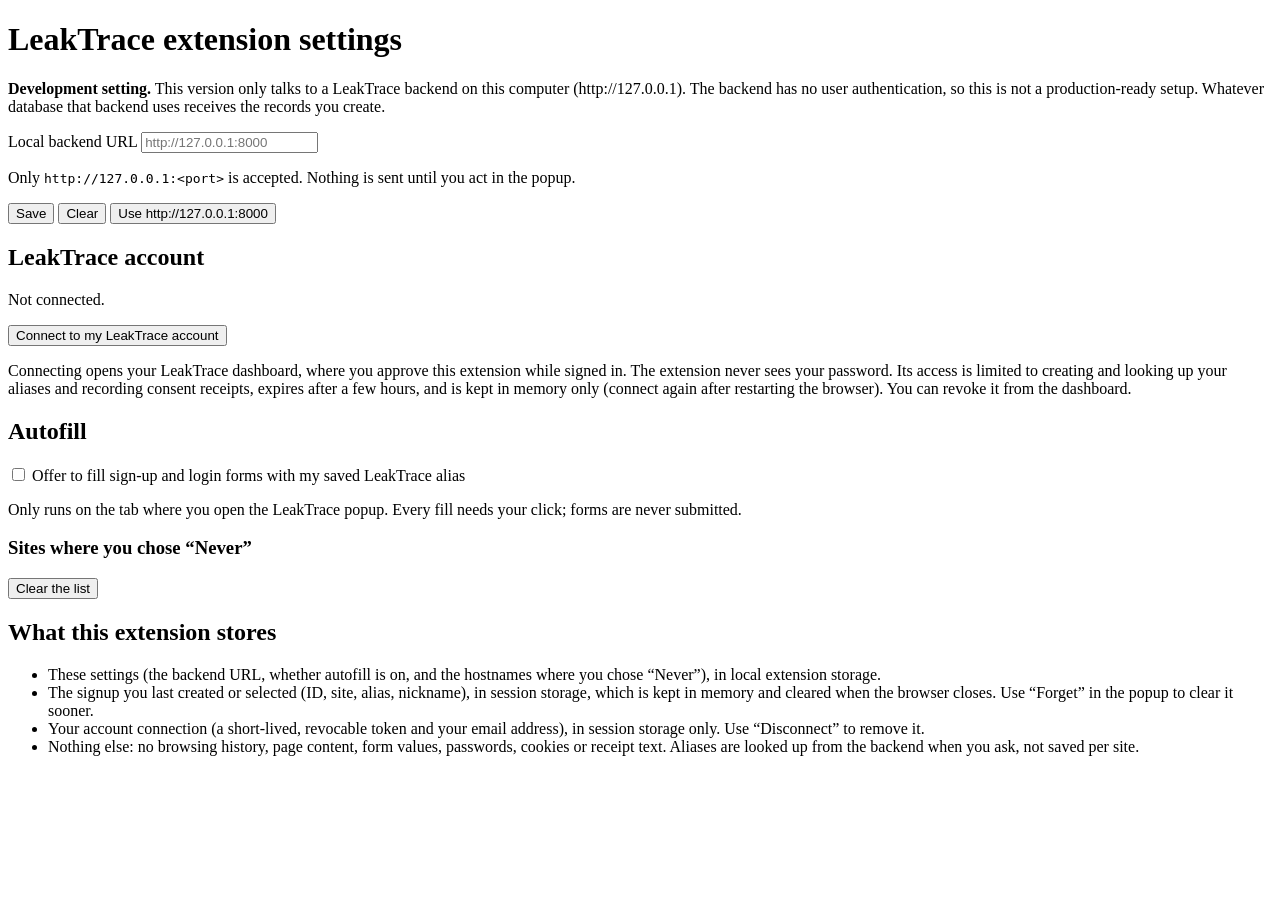
==== extension/options.html @ 2d4bbb98 "Add secure email ingestion and inbox" ====
<!doctype html>
<html lang="en">
<head>
  <meta charset="utf-8">
  <meta name="viewport" content="width=device-width, initial-scale=1">
  <title>LeakTrace extension settings</title>
  <link rel="stylesheet" href="popup.css">
  <script type="module" src="options.js"></script>
</head>
<body class="options">
  <main>
    <h1>LeakTrace extension settings</h1>
    <p class="warning" role="note"><strong>Development setting.</strong> This version only talks to a LeakTrace backend on this computer (http://127.0.0.1). The backend has no user authentication, so this is not a production-ready setup. Whatever database that backend uses receives the records you create.</p>
    <form id="settings-form">
      <label for="base-url">Local backend URL</label>
      <input id="base-url" name="base_url" type="url" placeholder="http://127.0.0.1:8000" autocomplete="off" required>
      <p class="hint">Only <code>http://127.0.0.1:&lt;port&gt;</code> is accepted. Nothing is sent until you act in the popup.</p>
      <div class="row">
        <button type="submit">Save</button>
        <button type="button" id="clear">Clear</button>
        <button type="button" id="use-default" class="secondary">Use http://127.0.0.1:8000</button>
      </div>
    </form>
    <p id="status" class="status" role="status" aria-live="polite"></p>
    <h2>LeakTrace account</h2>
    <p id="account-status" class="status" role="status" aria-live="polite">Not connected.</p>
    <div class="row">
      <button type="button" id="connect">Connect to my LeakTrace account</button>
      <button type="button" id="disconnect" class="secondary" hidden>Disconnect</button>
    </div>
    <p id="pairing" class="hint" hidden></p>
    <p class="hint">Connecting opens your LeakTrace dashboard, where you approve this extension while signed in. The extension never sees your password. Its access is limited to creating and looking up your aliases and recording consent receipts, expires after a few hours, and is kept in memory only (connect again after restarting the browser). You can revoke it from the dashboard.</p>

    <h2>Autofill</h2>
    <label class="inline"><input type="checkbox" id="autofill-enabled"> Offer to fill sign-up and login forms with my saved LeakTrace alias</label>
    <p class="hint">Only runs on the tab where you open the LeakTrace popup. Every fill needs your click; forms are never submitted.</p>
    <h3>Sites where you chose “Never”</h3>
    <ul id="never-list"></ul>
    <button type="button" id="never-clear" class="secondary">Clear the list</button>
    <p id="autofill-status" class="status" role="status" aria-live="polite"></p>

    <h2>What this extension stores</h2>
    <ul>
      <li>These settings (the backend URL, whether autofill is on, and the hostnames where you chose “Never”), in local extension storage.</li>
      <li>The signup you last created or selected (ID, site, alias, nickname), in session storage, which is kept in memory and cleared when the browser closes. Use “Forget” in the popup to clear it sooner.</li>
      <li>Your account connection (a short-lived, revocable token and your email address), in session storage only. Use “Disconnect” to remove it.</li>
      <li>Nothing else: no browsing history, page content, form values, passwords, cookies or receipt text. Aliases are looked up from the backend when you ask, not saved per site.</li>
    </ul>
  </main>
</body>
</html>
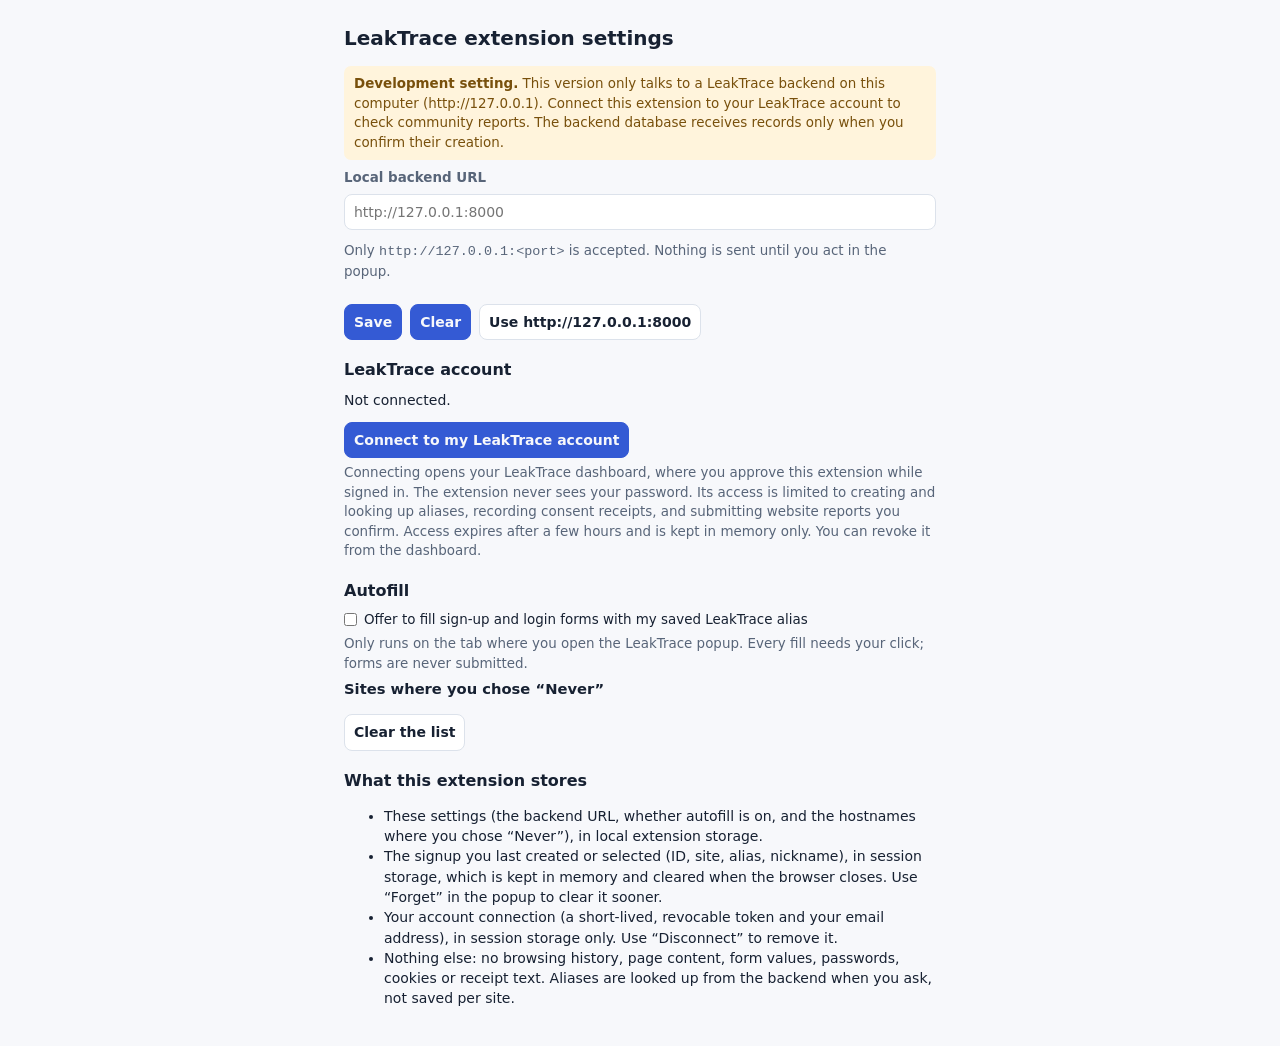
==== commit 14e0254f: "temp" ====
--- a/extension/options.html
+++ b/extension/options.html
@@ -10,7 +10,7 @@
 <body class="options">
   <main>
     <h1>LeakTrace extension settings</h1>
-    <p class="warning" role="note"><strong>Development setting.</strong> This version only talks to a LeakTrace backend on this computer (http://127.0.0.1). The backend has no user authentication, so this is not a production-ready setup. Whatever database that backend uses receives the records you create.</p>
+    <p class="warning" role="note"><strong>Development setting.</strong> This version only talks to a LeakTrace backend on this computer (http://127.0.0.1). Connect this extension to your LeakTrace account to check community reports. The backend database receives records only when you confirm their creation.</p>
     <form id="settings-form">
       <label for="base-url">Local backend URL</label>
       <input id="base-url" name="base_url" type="url" placeholder="http://127.0.0.1:8000" autocomplete="off" required>
@@ -29,7 +29,7 @@
       <button type="button" id="disconnect" class="secondary" hidden>Disconnect</button>
     </div>
     <p id="pairing" class="hint" hidden></p>
-    <p class="hint">Connecting opens your LeakTrace dashboard, where you approve this extension while signed in. The extension never sees your password. Its access is limited to creating and looking up your aliases and recording consent receipts, expires after a few hours, and is kept in memory only (connect again after restarting the browser). You can revoke it from the dashboard.</p>
+    <p class="hint">Connecting opens your LeakTrace dashboard, where you approve this extension while signed in. The extension never sees your password. Its access is limited to creating and looking up aliases, recording consent receipts, and submitting website reports you confirm. Access expires after a few hours and is kept in memory only. You can revoke it from the dashboard.</p>
 
     <h2>Autofill</h2>
     <label class="inline"><input type="checkbox" id="autofill-enabled"> Offer to fill sign-up and login forms with my saved LeakTrace alias</label>
--- a/extension/popup.css
+++ b/extension/popup.css
@@ -0,0 +1,77 @@
+:root {
+  color-scheme: light;
+  --bg: #f7f8fb; --text: #172132; --muted: #586579; --border: #dce2eb;
+  --accent: #345ad4; --accent-hover: #284abd; --surface: #ffffff;
+  --warn-bg: #fff4dc; --warn-text: #78500c; --error: #b2342d; --ok: #14765c;
+}
+@media (prefers-color-scheme: dark) {
+  :root { color-scheme: dark; --bg: #101521; --text: #ebeff7; --muted: #a5b0c2; --border: #303b4d;
+    --accent: #8ca6ff; --accent-hover: #a7baff; --surface: #1a2230;
+    --warn-bg: #382e1b; --warn-text: #f0c980; --error: #ff9a8e; --ok: #84dec0; }
+}
+* { box-sizing: border-box; }
+[hidden] { display: none !important; }
+body { margin: 0; width: 360px; max-height: 600px; overflow-y: auto; padding: 0 18px 18px; font: 14px/1.45 system-ui, -apple-system, sans-serif; background: var(--bg); color: var(--text); }
+body.options { width: auto; max-width: 640px; max-height: none; margin: 0 auto; padding: 24px; }
+h1, h2, h3, p { margin-top: 0; }
+h1 { font-size: 1.25rem; }
+h2 { font-size: 1rem; margin: 18px 0 8px; }
+h3 { font-size: .92rem; }
+.popup-header { display: flex; align-items: center; justify-content: space-between; gap: 12px; min-height: 62px; }
+.brand { display: flex; align-items: center; gap: 9px; font-size: 1.05rem; font-weight: 700; letter-spacing: -.02em; }
+.brand-mark { display: grid; place-items: center; width: 26px; height: 26px; border-radius: 8px; color: #fff; background: #4162df; font-size: .9rem; }
+.header-action { font-size: .82rem; min-height: 30px; }
+.site-card { padding: 18px; border: 1px solid var(--border); border-radius: 15px; background: var(--surface); box-shadow: 0 8px 24px rgba(10,20,40,.06); }
+.eyebrow { margin: 0 0 4px; color: var(--muted); font-size: .78rem; font-weight: 600; text-transform: uppercase; letter-spacing: .06em; }
+.site { margin: 0 0 14px; font-size: 1.25rem; font-weight: 700; letter-spacing: -.025em; overflow-wrap: anywhere; }
+#reputation-result p { margin-bottom: 0; }
+.reputation-clear { color: var(--ok); font-weight: 650; }
+.reputation-warning { border-left: 3px solid var(--warn-text); padding: 6px 0 6px 11px; background: var(--warn-bg); color: var(--warn-text); border-radius: 0 6px 6px 0; }
+.reputation-warning p { margin: 3px 0 0; font-size: .85rem; }
+.reputation-details { margin-top: 14px; }
+.reputation-details summary, .tool-disclosure summary { cursor: pointer; color: var(--accent); font-weight: 600; }
+.reputation-details summary:hover, .tool-disclosure summary:hover { text-decoration: underline; }
+.category-list { list-style: none; padding: 0; margin: 10px 0; display: grid; gap: 8px; }
+.category-list li { display: grid; gap: 2px; padding-bottom: 8px; border-bottom: 1px solid var(--border); }
+.category-list li span { color: var(--muted); font-size: .84rem; }
+.primary-actions { margin: 14px 0; display: flex; gap: 8px; }
+.primary-actions button { flex: 1; min-width: 0; min-height: 40px; }
+.report-panel { background: var(--surface); border: 1px solid var(--border); border-radius: 10px; padding: 12px; margin-bottom: 12px; }
+.report-panel h2 { margin: 0 0 10px; }
+.report-panel .choice { display: flex; gap: 8px; align-items: flex-start; color: var(--text); font-weight: 400; padding: 6px 0; }
+.report-panel .choice input { flex: none; width: auto; margin: 3px 0 0; }
+.report-panel .row { margin-top: 6px; }
+.tool-disclosure { border-top: 1px solid var(--border); padding-top: 12px; }
+.tool-disclosure > summary { min-height: 30px; }
+.tool-content { padding: 0 0 12px; }
+.tool-content > section { border-top: 1px solid var(--border); margin-top: 16px; padding-top: 4px; }
+.tool-panel > summary { cursor: pointer; min-height: 30px; display: flex; align-items: center; font-weight: 600; }
+.tool-panel[open] > summary { margin-bottom: 12px; }
+footer { border-top: 1px solid var(--border); padding-top: 12px; margin-top: 16px; }
+.footer-note { color: var(--muted); font-size: .76rem; margin: 4px 0 0; }
+.warning { background: var(--warn-bg); color: var(--warn-text); padding: 8px 10px; border-radius: 7px; margin: 8px 0; font-size: .84rem; }
+.hint { color: var(--muted); font-size: .84rem; margin: 5px 0; overflow-wrap: anywhere; }
+form { display: grid; gap: 6px; }
+label { font-size: .84rem; color: var(--muted); font-weight: 550; }
+label.inline { display: flex; gap: 7px; align-items: flex-start; color: var(--text); font-weight: 400; }
+input, select, textarea, button { font: inherit; color: inherit; background: var(--surface); border: 1px solid var(--border); border-radius: 8px; padding: 7px 9px; }
+input, select, textarea { min-width: 0; width: 100%; }
+input[type=checkbox] { width: auto; margin: 3px 0 0; }
+textarea { resize: vertical; }
+button { cursor: pointer; justify-self: start; background: var(--accent); color: var(--bg); border-color: var(--accent); font-weight: 600; }
+button:hover { filter: brightness(1.08); }
+button.secondary { background: var(--surface); color: var(--text); border-color: var(--border); }
+button:disabled { opacity: .5; cursor: default; }
+:focus-visible { outline: 2px solid var(--accent); outline-offset: 2px; }
+.row { display: flex; flex-wrap: wrap; gap: 8px; align-items: center; margin-top: 12px; }
+.status:empty { display: none; }
+.status { margin: 8px 0; }
+.status.error { color: var(--error); }
+.status.ok { color: var(--ok); }
+.panel { background: var(--surface); border: 1px solid var(--border); border-radius: 10px; padding: 11px; margin: 9px 0; }
+dl { display: grid; grid-template-columns: minmax(0, max-content) minmax(0, 1fr); gap: 3px 10px; margin: 8px 0; }
+dt { color: var(--muted); }
+dd { margin: 0; overflow-wrap: anywhere; }
+code, .marker { font-family: ui-monospace, monospace; overflow-wrap: anywhere; }
+.sr-only { position: absolute; width: 1px; height: 1px; padding: 0; margin: -1px; overflow: hidden; clip: rect(0,0,0,0); white-space: nowrap; border: 0; }
+@media (max-width: 380px) { body:not(.options) { width: 100%; } }
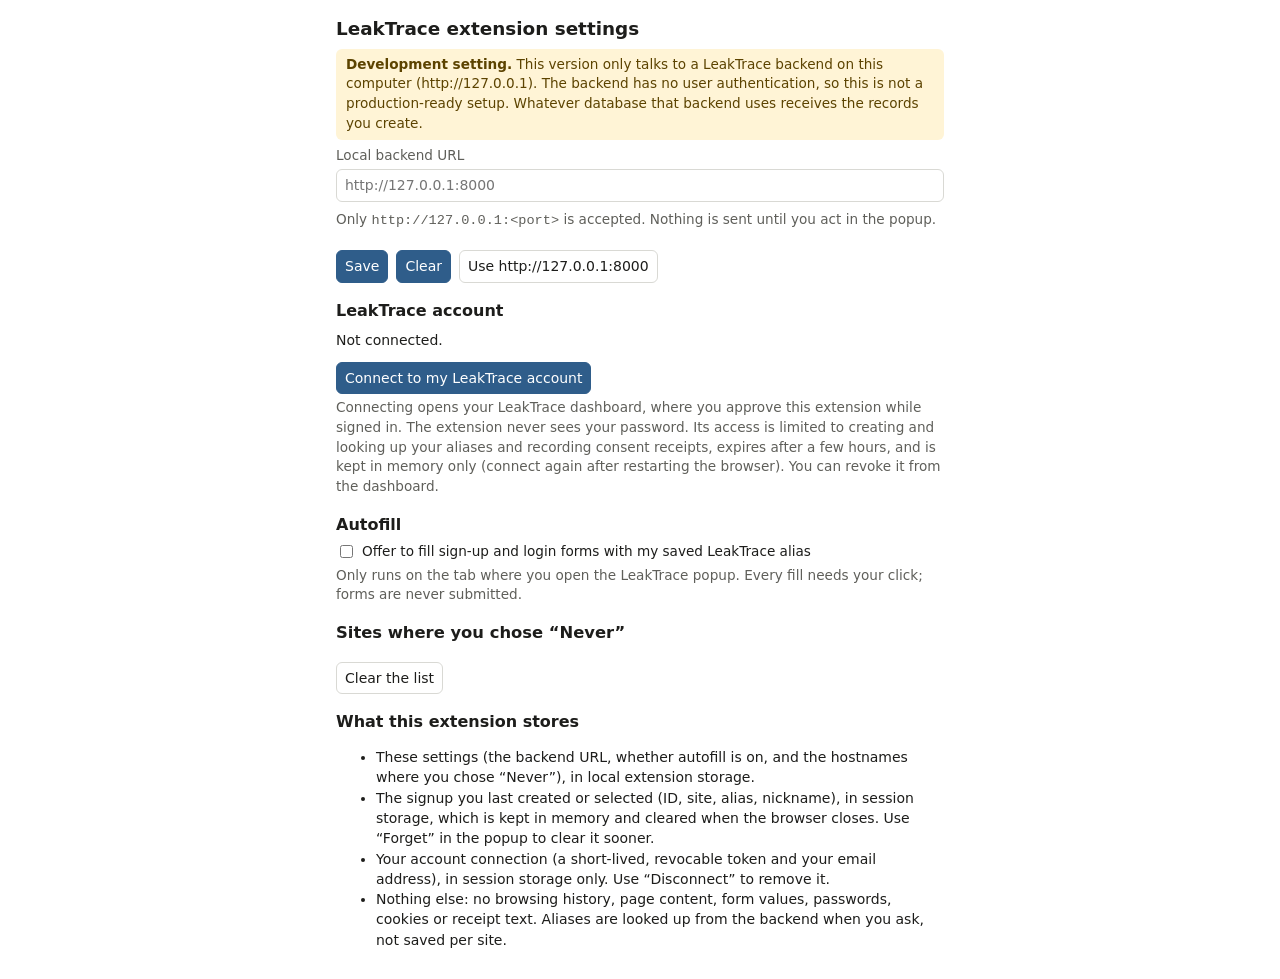
==== commit 8fc08d84: "Revert "temp" This reverts commit 14e0254f658db6585d9429fef08e1d4420b39383." ====
--- a/extension/options.html
+++ b/extension/options.html
@@ -10,7 +10,7 @@
 <body class="options">
   <main>
     <h1>LeakTrace extension settings</h1>
-    <p class="warning" role="note"><strong>Development setting.</strong> This version only talks to a LeakTrace backend on this computer (http://127.0.0.1). Connect this extension to your LeakTrace account to check community reports. The backend database receives records only when you confirm their creation.</p>
+    <p class="warning" role="note"><strong>Development setting.</strong> This version only talks to a LeakTrace backend on this computer (http://127.0.0.1). The backend has no user authentication, so this is not a production-ready setup. Whatever database that backend uses receives the records you create.</p>
     <form id="settings-form">
       <label for="base-url">Local backend URL</label>
       <input id="base-url" name="base_url" type="url" placeholder="http://127.0.0.1:8000" autocomplete="off" required>
@@ -29,7 +29,7 @@
       <button type="button" id="disconnect" class="secondary" hidden>Disconnect</button>
     </div>
     <p id="pairing" class="hint" hidden></p>
-    <p class="hint">Connecting opens your LeakTrace dashboard, where you approve this extension while signed in. The extension never sees your password. Its access is limited to creating and looking up aliases, recording consent receipts, and submitting website reports you confirm. Access expires after a few hours and is kept in memory only. You can revoke it from the dashboard.</p>
+    <p class="hint">Connecting opens your LeakTrace dashboard, where you approve this extension while signed in. The extension never sees your password. Its access is limited to creating and looking up your aliases and recording consent receipts, expires after a few hours, and is kept in memory only (connect again after restarting the browser). You can revoke it from the dashboard.</p>
 
     <h2>Autofill</h2>
     <label class="inline"><input type="checkbox" id="autofill-enabled"> Offer to fill sign-up and login forms with my saved LeakTrace alias</label>
--- a/extension/popup.css
+++ b/extension/popup.css
@@ -1,77 +1,38 @@
 :root {
-  color-scheme: light;
-  --bg: #f7f8fb; --text: #172132; --muted: #586579; --border: #dce2eb;
-  --accent: #345ad4; --accent-hover: #284abd; --surface: #ffffff;
-  --warn-bg: #fff4dc; --warn-text: #78500c; --error: #b2342d; --ok: #14765c;
+  --bg: #ffffff; --text: #1d1d1b; --muted: #5f5f5a; --border: #d9d9d4; --accent: #2f5d8a;
+  --warn-bg: #fff4d6; --warn-text: #5c4300; --error: #a1260d; --ok: #1f6b3a; --surface: #f7f7f5;
 }
 @media (prefers-color-scheme: dark) {
-  :root { color-scheme: dark; --bg: #101521; --text: #ebeff7; --muted: #a5b0c2; --border: #303b4d;
-    --accent: #8ca6ff; --accent-hover: #a7baff; --surface: #1a2230;
-    --warn-bg: #382e1b; --warn-text: #f0c980; --error: #ff9a8e; --ok: #84dec0; }
+  :root {
+    --bg: #1b1b1a; --text: #ecece8; --muted: #a3a39d; --border: #3a3a37; --accent: #8db8e3;
+    --warn-bg: #3a2f10; --warn-text: #f3d68a; --error: #ff8a70; --ok: #7fd49a; --surface: #242422;
+  }
 }
 * { box-sizing: border-box; }
-[hidden] { display: none !important; }
-body { margin: 0; width: 360px; max-height: 600px; overflow-y: auto; padding: 0 18px 18px; font: 14px/1.45 system-ui, -apple-system, sans-serif; background: var(--bg); color: var(--text); }
-body.options { width: auto; max-width: 640px; max-height: none; margin: 0 auto; padding: 24px; }
-h1, h2, h3, p { margin-top: 0; }
-h1 { font-size: 1.25rem; }
-h2 { font-size: 1rem; margin: 18px 0 8px; }
-h3 { font-size: .92rem; }
-.popup-header { display: flex; align-items: center; justify-content: space-between; gap: 12px; min-height: 62px; }
-.brand { display: flex; align-items: center; gap: 9px; font-size: 1.05rem; font-weight: 700; letter-spacing: -.02em; }
-.brand-mark { display: grid; place-items: center; width: 26px; height: 26px; border-radius: 8px; color: #fff; background: #4162df; font-size: .9rem; }
-.header-action { font-size: .82rem; min-height: 30px; }
-.site-card { padding: 18px; border: 1px solid var(--border); border-radius: 15px; background: var(--surface); box-shadow: 0 8px 24px rgba(10,20,40,.06); }
-.eyebrow { margin: 0 0 4px; color: var(--muted); font-size: .78rem; font-weight: 600; text-transform: uppercase; letter-spacing: .06em; }
-.site { margin: 0 0 14px; font-size: 1.25rem; font-weight: 700; letter-spacing: -.025em; overflow-wrap: anywhere; }
-#reputation-result p { margin-bottom: 0; }
-.reputation-clear { color: var(--ok); font-weight: 650; }
-.reputation-warning { border-left: 3px solid var(--warn-text); padding: 6px 0 6px 11px; background: var(--warn-bg); color: var(--warn-text); border-radius: 0 6px 6px 0; }
-.reputation-warning p { margin: 3px 0 0; font-size: .85rem; }
-.reputation-details { margin-top: 14px; }
-.reputation-details summary, .tool-disclosure summary { cursor: pointer; color: var(--accent); font-weight: 600; }
-.reputation-details summary:hover, .tool-disclosure summary:hover { text-decoration: underline; }
-.category-list { list-style: none; padding: 0; margin: 10px 0; display: grid; gap: 8px; }
-.category-list li { display: grid; gap: 2px; padding-bottom: 8px; border-bottom: 1px solid var(--border); }
-.category-list li span { color: var(--muted); font-size: .84rem; }
-.primary-actions { margin: 14px 0; display: flex; gap: 8px; }
-.primary-actions button { flex: 1; min-width: 0; min-height: 40px; }
-.report-panel { background: var(--surface); border: 1px solid var(--border); border-radius: 10px; padding: 12px; margin-bottom: 12px; }
-.report-panel h2 { margin: 0 0 10px; }
-.report-panel .choice { display: flex; gap: 8px; align-items: flex-start; color: var(--text); font-weight: 400; padding: 6px 0; }
-.report-panel .choice input { flex: none; width: auto; margin: 3px 0 0; }
-.report-panel .row { margin-top: 6px; }
-.tool-disclosure { border-top: 1px solid var(--border); padding-top: 12px; }
-.tool-disclosure > summary { min-height: 30px; }
-.tool-content { padding: 0 0 12px; }
-.tool-content > section { border-top: 1px solid var(--border); margin-top: 16px; padding-top: 4px; }
-.tool-panel > summary { cursor: pointer; min-height: 30px; display: flex; align-items: center; font-weight: 600; }
-.tool-panel[open] > summary { margin-bottom: 12px; }
-footer { border-top: 1px solid var(--border); padding-top: 12px; margin-top: 16px; }
-.footer-note { color: var(--muted); font-size: .76rem; margin: 4px 0 0; }
-.warning { background: var(--warn-bg); color: var(--warn-text); padding: 8px 10px; border-radius: 7px; margin: 8px 0; font-size: .84rem; }
-.hint { color: var(--muted); font-size: .84rem; margin: 5px 0; overflow-wrap: anywhere; }
-form { display: grid; gap: 6px; }
-label { font-size: .84rem; color: var(--muted); font-weight: 550; }
-label.inline { display: flex; gap: 7px; align-items: flex-start; color: var(--text); font-weight: 400; }
-input, select, textarea, button { font: inherit; color: inherit; background: var(--surface); border: 1px solid var(--border); border-radius: 8px; padding: 7px 9px; }
-input, select, textarea { min-width: 0; width: 100%; }
-input[type=checkbox] { width: auto; margin: 3px 0 0; }
+body { margin: 0; width: 360px; padding: 12px 16px; font: 14px/1.45 system-ui, sans-serif; background: var(--bg); color: var(--text); }
+body.options { width: auto; max-width: 640px; margin: 0 auto; padding: 16px; }
+h1 { font-size: 1.15rem; margin: 0 0 6px; }
+h2 { font-size: 1rem; margin: 16px 0 6px; }
+section { border-top: 1px solid var(--border); }
+.warning { background: var(--warn-bg); color: var(--warn-text); padding: 6px 10px; border-radius: 6px; margin: 6px 0; font-size: 0.85rem; }
+.hint { color: var(--muted); font-size: 0.85rem; margin: 4px 0; overflow-wrap: anywhere; }
+.site { font-weight: 600; overflow-wrap: anywhere; }
+form { display: grid; gap: 4px; }
+label { font-size: 0.85rem; color: var(--muted); }
+label.inline { display: flex; gap: 6px; align-items: flex-start; color: var(--text); }
+input, select, textarea, button { font: inherit; color: inherit; background: var(--bg); border: 1px solid var(--border); border-radius: 6px; padding: 5px 8px; }
 textarea { resize: vertical; }
-button { cursor: pointer; justify-self: start; background: var(--accent); color: var(--bg); border-color: var(--accent); font-weight: 600; }
-button:hover { filter: brightness(1.08); }
-button.secondary { background: var(--surface); color: var(--text); border-color: var(--border); }
-button:disabled { opacity: .5; cursor: default; }
+button { cursor: pointer; justify-self: start; background: var(--accent); color: var(--bg); border-color: var(--accent); }
+button.secondary { background: var(--bg); color: var(--text); border-color: var(--border); }
+button:disabled { opacity: 0.5; cursor: default; }
 :focus-visible { outline: 2px solid var(--accent); outline-offset: 2px; }
 .row { display: flex; flex-wrap: wrap; gap: 8px; align-items: center; margin-top: 12px; }
 .status:empty { display: none; }
 .status { margin: 8px 0; }
 .status.error { color: var(--error); }
 .status.ok { color: var(--ok); }
-.panel { background: var(--surface); border: 1px solid var(--border); border-radius: 10px; padding: 11px; margin: 9px 0; }
-dl { display: grid; grid-template-columns: minmax(0, max-content) minmax(0, 1fr); gap: 3px 10px; margin: 8px 0; }
+.panel { background: var(--surface); border: 1px solid var(--border); border-radius: 8px; padding: 8px 10px; margin: 8px 0; }
+dl { display: grid; grid-template-columns: minmax(0, max-content) minmax(0, 1fr); gap: 2px 10px; margin: 6px 0; }
 dt { color: var(--muted); }
 dd { margin: 0; overflow-wrap: anywhere; }
 code, .marker { font-family: ui-monospace, monospace; overflow-wrap: anywhere; }
-.sr-only { position: absolute; width: 1px; height: 1px; padding: 0; margin: -1px; overflow: hidden; clip: rect(0,0,0,0); white-space: nowrap; border: 0; }
-@media (max-width: 380px) { body:not(.options) { width: 100%; } }
